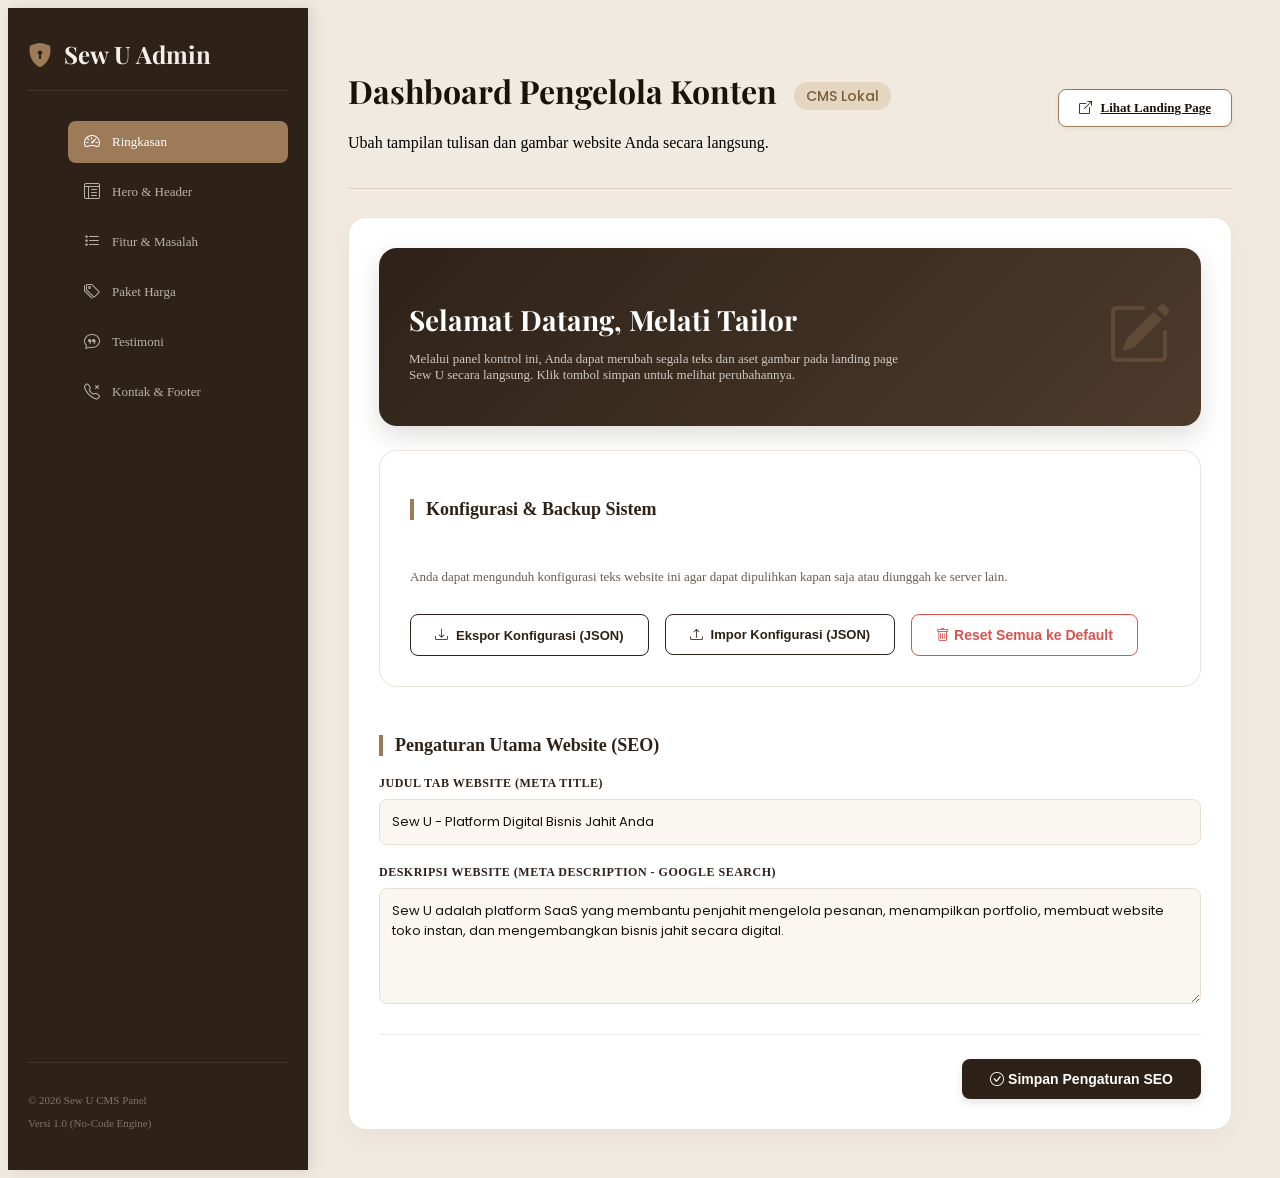
==== admin/index.html @ 3d4bee9e "fix: rename admin page route" ====
<!doctype html>
<html lang="id">
  <head>
    <meta charset="UTF-8" />
    <meta name="viewport" content="width=device-width, initial-scale=1.0" />
    <title>Sew U - Panel Admin CMS</title>
    
    <!-- FONT -->
    <link rel="preconnect" href="https://fonts.googleapis.com" />
    <link rel="preconnect" href="https://fonts.gstatic.com" crossorigin />
    <link href="https://fonts.googleapis.com/css2?family=Poppins:wght@300;400;500;600;700&family=Playfair+Display:ital,wght@0,600;0,700;1,400&display=swap" rel="stylesheet" />

    <!-- BOOTSTRAP ICONS -->
    <link rel="stylesheet" href="https://cdn.jsdelivr.net/npm/bootstrap-icons@1.11.3/font/bootstrap-icons.min.css" />

    <!-- CSS -->
    <link rel="stylesheet" href="style.css" />
    
    <!-- ADMIN PANEL SPECIFIC OVERLAY CSS -->
    <style>
      body.admin-body {
        background-color: #f0eae1;
        display: flex;
        min-height: 100vh;
      }
      
      .admin-layout {
        display: flex;
        width: 100%;
        min-height: 100vh;
      }
      
      /* Sidebar */
      .admin-sidebar {
        width: 260px;
        background-color: #2e2218;
        color: #f4efea;
        padding: 30px 20px;
        display: flex;
        flex-direction: column;
        justify-content: space-between;
        flex-shrink: 0;
        box-shadow: 4px 0 15px rgba(0,0,0,0.1);
      }
      
      .admin-logo {
        display: flex;
        align-items: center;
        gap: 12px;
        font-family: 'Playfair Display', serif;
        font-size: 24px;
        font-weight: 700;
        border-bottom: 1px solid rgba(244, 239, 234, 0.1);
        padding-bottom: 20px;
        margin-bottom: 30px;
      }
      
      .admin-logo .logo-icon {
        color: #9d7b58;
      }
      
      .admin-menu {
        list-style: none;
        display: flex;
        flex-direction: column;
        gap: 8px;
        flex-grow: 1;
      }
      
      .admin-menu li {
        display: flex;
        align-items: center;
        gap: 12px;
        padding: 12px 16px;
        border-radius: 8px;
        cursor: pointer;
        font-size: 13px;
        font-weight: 500;
        color: rgba(244, 239, 234, 0.7);
        transition: all 0.3s;
      }
      
      .admin-menu li:hover,
      .admin-menu li.active {
        background-color: #9d7b58;
        color: #ffffff;
      }
      
      .admin-menu li i {
        font-size: 16px;
      }
      
      .admin-sidebar-footer {
        border-top: 1px solid rgba(244, 239, 234, 0.1);
        padding-top: 20px;
        font-size: 11px;
        color: rgba(244, 239, 234, 0.4);
      }
      
      /* Main Content Area */
      .admin-content {
        flex: 1;
        padding: 40px;
        overflow-y: auto;
        display: flex;
        flex-direction: column;
        gap: 28px;
      }
      
      .admin-header {
        display: flex;
        justify-content: space-between;
        align-items: center;
        border-bottom: 1px solid rgba(157, 123, 88, 0.2);
        padding-bottom: 20px;
      }
      
      .admin-header h1 {
        font-family: 'Playfair Display', serif;
        font-size: 32px;
        color: #1a120b;
      }
      
      .admin-header h1 span {
        font-size: 14px;
        font-family: 'Poppins', sans-serif;
        font-weight: 500;
        background-color: #e5d6c1;
        color: #7a5b3b;
        padding: 4px 12px;
        border-radius: 999px;
        margin-left: 10px;
        vertical-align: middle;
      }
      
      .admin-actions-top {
        display: flex;
        gap: 12px;
      }
      
      .btn-admin-preview {
        display: inline-flex;
        align-items: center;
        gap: 8px;
        background-color: #ffffff;
        color: #1a120b;
        border: 1px solid #9d7b58;
        padding: 10px 20px;
        border-radius: 8px;
        font-size: 13px;
        font-weight: 600;
        box-shadow: 0 2px 6px rgba(0,0,0,0.05);
        cursor: pointer;
        transition: all 0.3s;
      }
      
      .btn-admin-preview:hover {
        background-color: #faf7f3;
        transform: translateY(-1px);
      }
      
      /* Form Panels */
      .admin-panel-card {
        background-color: #ffffff;
        border-radius: 18px;
        border: 1px solid rgba(157, 123, 88, 0.2);
        box-shadow: 0 10px 25px rgba(46, 34, 24, 0.04);
        padding: 30px;
        display: none;
      }
      
      .admin-panel-card.active {
        display: block;
      }
      
      .panel-section-title {
        font-size: 18px;
        font-weight: 600;
        margin-bottom: 20px;
        border-left: 4px solid #9d7b58;
        padding-left: 12px;
        color: #2e2218;
      }
      
      .form-grid {
        display: grid;
        grid-template-columns: repeat(2, 1fr);
        gap: 20px;
        margin-bottom: 30px;
      }
      
      .form-group {
        display: flex;
        flex-direction: column;
        gap: 8px;
      }
      
      .form-group.full-width {
        grid-column: span 2;
      }
      
      .form-group label {
        font-size: 12px;
        font-weight: 600;
        color: #2e2218;
        text-transform: uppercase;
        letter-spacing: 0.5px;
      }
      
      .form-group input[type="text"],
      .form-group textarea {
        font-family: 'Poppins', sans-serif;
        font-size: 13px;
        padding: 12px;
        border-radius: 8px;
        border: 1px solid #eadfce;
        background-color: #faf7f3;
        color: #1a120b;
        outline: none;
        transition: all 0.3s;
      }
      
      .form-group input[type="text"]:focus,
      .form-group textarea:focus {
        border-color: #9d7b58;
        background-color: #ffffff;
        box-shadow: 0 0 0 3px rgba(157, 123, 88, 0.1);
      }
      
      .form-group textarea {
        resize: vertical;
        min-height: 90px;
      }
      
      /* Image upload styles */
      .image-upload-wrapper {
        display: flex;
        gap: 20px;
        align-items: center;
        background-color: #faf7f3;
        padding: 16px;
        border-radius: 8px;
        border: 1px dashed #9d7b58;
      }
      
      .image-preview-container {
        width: 100px;
        height: 100px;
        border-radius: 8px;
        border: 1px solid #eadfce;
        overflow: hidden;
        background-color: #ffffff;
        display: flex;
        align-items: center;
        justify-content: center;
        flex-shrink: 0;
      }
      
      .image-preview-container img {
        width: 100%;
        height: 100%;
        object-fit: cover;
      }
      
      .image-upload-controls {
        display: flex;
        flex-direction: column;
        gap: 8px;
      }
      
      .image-upload-controls p {
        font-size: 11px;
        color: #675d53;
      }
      
      .btn-upload-file {
        position: relative;
        overflow: hidden;
        display: inline-block;
        background-color: #9d7b58;
        color: #ffffff;
        padding: 8px 16px;
        border-radius: 6px;
        font-size: 12px;
        font-weight: 600;
        cursor: pointer;
        text-align: center;
        transition: all 0.3s;
      }
      
      .btn-upload-file:hover {
        background-color: #7a5b3b;
      }
      
      .btn-upload-file input[type="file"] {
        position: absolute;
        font-size: 100px;
        opacity: 0;
        right: 0;
        top: 0;
        cursor: pointer;
      }
      
      /* Save & Reset buttons */
      .panel-actions {
        display: flex;
        justify-content: flex-end;
        gap: 16px;
        border-top: 1px solid rgba(157, 123, 88, 0.15);
        padding-top: 24px;
        margin-top: 10px;
      }
      
      .btn-admin-save {
        background-color: #2e2218;
        color: #ffffff;
        border: none;
        padding: 12px 28px;
        border-radius: 8px;
        font-size: 14px;
        font-weight: 600;
        cursor: pointer;
        box-shadow: 0 4px 10px rgba(0,0,0,0.1);
        transition: all 0.3s;
      }
      
      .btn-admin-save:hover {
        background-color: #9d7b58;
        transform: translateY(-1px);
      }
      
      .btn-admin-reset {
        background-color: transparent;
        color: #7a5b3b;
        border: 1px solid rgba(157, 123, 88, 0.4);
        padding: 12px 24px;
        border-radius: 8px;
        font-size: 14px;
        font-weight: 600;
        cursor: pointer;
        transition: all 0.3s;
      }
      
      .btn-admin-reset:hover {
        background-color: rgba(157, 123, 88, 0.05);
      }
      
      /* Toast notification */
      .admin-toast {
        position: fixed;
        bottom: 30px;
        right: 30px;
        background-color: #2e2218;
        color: #ffffff;
        padding: 16px 28px;
        border-radius: 8px;
        box-shadow: 0 10px 25px rgba(0,0,0,0.2);
        display: flex;
        align-items: center;
        gap: 12px;
        font-size: 13px;
        font-weight: 500;
        transform: translateY(100px);
        opacity: 0;
        transition: all 0.5s cubic-bezier(0.175, 0.885, 0.32, 1.275);
        z-index: 9999;
      }
      
      .admin-toast.show {
        transform: translateY(0);
        opacity: 1;
      }
      
      .admin-toast i {
        color: #9d7b58;
        font-size: 18px;
      }
      
      /* Dashboard summary info card */
      .summary-card {
        background: linear-gradient(135deg, #2e2218, #4d3a2b);
        color: #ffffff;
        border-radius: 18px;
        padding: 30px;
        display: flex;
        align-items: center;
        justify-content: space-between;
        margin-bottom: 10px;
        box-shadow: 0 10px 25px rgba(46,34,24,0.15);
      }
      
      .summary-text h2 {
        font-family: 'Playfair Display', serif;
        font-size: 28px;
        margin-bottom: 8px;
      }
      
      .summary-text p {
        color: rgba(244, 239, 234, 0.8);
        font-size: 13px;
        max-width: 500px;
      }
      
      .summary-icon {
        font-size: 64px;
        color: rgba(157, 123, 88, 0.3);
      }
      
      .system-backup-section {
        background-color: #ffffff;
        border-radius: 18px;
        border: 1px solid rgba(157, 123, 88, 0.2);
        padding: 30px;
        display: flex;
        flex-direction: column;
        gap: 16px;
      }
      
      .backup-buttons {
        display: flex;
        gap: 16px;
        flex-wrap: wrap;
      }
      
      .btn-backup-outline {
        display: inline-flex;
        align-items: center;
        gap: 8px;
        background-color: #ffffff;
        color: #2e2218;
        border: 1px solid #2e2218;
        padding: 12px 24px;
        border-radius: 8px;
        font-size: 13px;
        font-weight: 600;
        cursor: pointer;
        transition: all 0.3s;
      }
      
      .btn-backup-outline:hover {
        background-color: #2e2218;
        color: #ffffff;
      }
    </style>
  </head>

  <body class="admin-body">
    <div class="admin-layout">
      <!-- SIDEBAR -->
      <aside class="admin-sidebar">
        <div>
          <div class="admin-logo">
            <span class="logo-icon"><i class="bi bi-shield-lock-fill"></i></span>
            <span>Sew U Admin</span>
          </div>
          <ul class="admin-menu">
            <li class="active" data-tab="dashboard"><i class="bi bi-speedometer2"></i> Ringkasan</li>
            <li data-tab="hero"><i class="bi bi-layout-text-window-reverse"></i> Hero & Header</li>
            <li data-tab="manual-features"><i class="bi bi-list-stars"></i> Fitur & Masalah</li>
            <li data-tab="pricing"><i class="bi bi-tags"></i> Paket Harga</li>
            <li data-tab="testi"><i class="bi bi-chat-quote"></i> Testimoni</li>
            <li data-tab="footer"><i class="bi bi-telephone-x"></i> Kontak & Footer</li>
          </ul>
        </div>
        <div class="admin-sidebar-footer">
          <p>© 2026 Sew U CMS Panel</p>
          <p>Versi 1.0 (No-Code Engine)</p>
        </div>
      </aside>

      <!-- MAIN CONTENT -->
      <main class="admin-content">
        <!-- HEADER -->
        <header class="admin-header">
          <div>
            <h1>Dashboard Pengelola Konten <span>CMS Lokal</span></h1>
            <p>Ubah tampilan tulisan dan gambar website Anda secara langsung.</p>
          </div>
          <div class="admin-actions-top">
            <a href="index.html" target="_blank" class="btn-admin-preview"><i class="bi bi-box-arrow-up-right"></i> Lihat Landing Page</a>
          </div>
        </header>

        <!-- TAB CARD: DASHBOARD RINGKASAN -->
        <section class="admin-panel-card active" id="panel-dashboard">
          <div class="summary-card">
            <div class="summary-text">
              <h2>Selamat Datang, Melati Tailor</h2>
              <p>Melalui panel kontrol ini, Anda dapat merubah segala teks dan aset gambar pada landing page Sew U secara langsung. Klik tombol simpan untuk melihat perubahannya.</p>
            </div>
            <div class="summary-icon"><i class="bi bi-pencil-square"></i></div>
          </div>
          
          <div class="system-backup-section" style="margin-top: 24px;">
            <h3 class="panel-section-title">Konfigurasi & Backup Sistem</h3>
            <p style="font-size: 13px; color: #675d53;">Anda dapat mengunduh konfigurasi teks website ini agar dapat dipulihkan kapan saja atau diunggah ke server lain.</p>
            
            <div class="backup-buttons">
              <button class="btn-backup-outline" id="btn-export-config"><i class="bi bi-download"></i> Ekspor Konfigurasi (JSON)</button>
              
              <div style="position: relative; display: inline-block;">
                <button class="btn-backup-outline" id="btn-import-trigger"><i class="bi bi-upload"></i> Impor Konfigurasi (JSON)</button>
                <input type="file" id="input-import-config" accept=".json" style="position: absolute; left: 0; top: 0; opacity: 0; width: 100%; height: 100%; cursor: pointer;" />
              </div>
              
              <button class="btn-admin-reset" id="btn-reset-system" style="border-color: #d9534f; color: #d9534f; padding: 12px 24px; margin: 0;"><i class="bi bi-trash"></i> Reset Semua ke Default</button>
            </div>
          </div>
          
          <div class="admin-panel-card" style="display: block; box-shadow: none; border: none; padding: 30px 0 0 0;">
            <h3 class="panel-section-title">Pengaturan Utama Website (SEO)</h3>
            <div class="form-grid">
              <div class="form-group full-width">
                <label>Judul Tab Website (Meta Title)</label>
                <input type="text" id="meta_title" placeholder="Sew U - Platform Digital Bisnis Jahit Anda" />
              </div>
              <div class="form-group full-width">
                <label>Deskripsi Website (Meta Description - Google Search)</label>
                <textarea id="meta_description" placeholder="Sew U adalah platform SaaS yang membantu penjahit..."></textarea>
              </div>
            </div>
            <div class="panel-actions">
              <button class="btn-admin-save" onclick="saveCMSData()"><i class="bi bi-check-circle"></i> Simpan Pengaturan SEO</button>
            </div>
          </div>
        </section>

        <!-- TAB CARD: HERO SECTION -->
        <section class="admin-panel-card" id="panel-hero">
          <h3 class="panel-section-title">Navigasi Header & Logo</h3>
          <div class="form-grid">
            <div class="form-group">
              <label>Nama Brand Logo</label>
              <input type="text" id="logo_text" />
            </div>
            <div class="form-group">
              <label>Slogan Logo</label>
              <input type="text" id="logo_subtext" />
            </div>
            <div class="form-group">
              <label>Tombol Navigasi Kiri (Masuk)</label>
              <input type="text" id="btn_login" />
            </div>
            <div class="form-group">
              <label>Tombol Navigasi Kanan (Mulai Gratis)</label>
              <input type="text" id="btn_signup" />
            </div>
          </div>

          <h3 class="panel-section-title">Teks Utama Hero Section</h3>
          <div class="form-grid">
            <div class="form-group full-width">
              <label>Badge Atas Hero</label>
              <input type="text" id="hero_badge" />
            </div>
            <div class="form-group">
              <label>Judul Utama (Teks Hitam)</label>
              <input type="text" id="hero_title_main" />
            </div>
            <div class="form-group">
              <label>Judul Utama Sorotan (Teks Cokelat)</label>
              <input type="text" id="hero_title_span" />
            </div>
            <div class="form-group full-width">
              <label>Paragraf Deskripsi Hero</label>
              <textarea id="hero_subtitle"></textarea>
            </div>
            <div class="form-group">
              <label>Tombol Utama Hero (Mulai Gratis)</label>
              <input type="text" id="btn_hero_start" />
            </div>
            <div class="form-group">
              <label>Tombol Sekunder Hero (Lihat Demo)</label>
              <input type="text" id="btn_hero_demo" />
            </div>
          </div>

          <h3 class="panel-section-title">Gambar Mockup Hero (Laptop & Smartphone)</h3>
          <div class="form-grid">
            <div class="form-group full-width">
              <label>Gambar Mockup Utama</label>
              <div class="image-upload-wrapper">
                <div class="image-preview-container">
                  <img id="preview-img_hero_mockup" src="asset/image/hero_mockup.jpg" alt="Preview hero mockup" />
                </div>
                <div class="image-upload-controls">
                  <span class="btn-upload-file">
                    <i class="bi bi-image"></i> Pilih Gambar Baru
                    <input type="file" id="input-img_hero_mockup" data-preview="preview-img_hero_mockup" accept="image/*" />
                  </span>
                  <p>Format yang disarankan: JPG/PNG, rasio 16:9, ukuran maksimal 2MB.</p>
                </div>
              </div>
            </div>
            <div class="form-group">
              <label>Kartu Melayang Kiri - Judul</label>
              <input type="text" id="glass_float_1_title" />
            </div>
            <div class="form-group">
              <label>Kartu Melayang Kiri - Keterangan</label>
              <input type="text" id="glass_float_1_desc" />
            </div>
            <div class="form-group">
              <label>Kartu Melayang Kanan - Judul</label>
              <input type="text" id="glass_float_2_title" />
            </div>
            <div class="form-group">
              <label>Kartu Melayang Kanan - Keterangan</label>
              <input type="text" id="glass_float_2_desc" />
            </div>
          </div>

          <h3 class="panel-section-title">Metrik & Statistik</h3>
          <div class="form-grid">
            <div class="form-group">
              <label>Metrik 1 (Angka)</label>
              <input type="text" id="stat_num_1" />
            </div>
            <div class="form-group">
              <label>Metrik 1 (Label)</label>
              <input type="text" id="stat_lbl_1" />
            </div>
            <div class="form-group">
              <label>Metrik 2 (Angka)</label>
              <input type="text" id="stat_num_2" />
            </div>
            <div class="form-group">
              <label>Metrik 2 (Label)</label>
              <input type="text" id="stat_lbl_2" />
            </div>
            <div class="form-group">
              <label>Metrik 3 (Angka)</label>
              <input type="text" id="stat_num_3" />
            </div>
            <div class="form-group">
              <label>Metrik 3 (Label)</label>
              <input type="text" id="stat_lbl_3" />
            </div>
            <div class="form-group">
              <label>Metrik 4 (Angka)</label>
              <input type="text" id="stat_num_4" />
            </div>
            <div class="form-group">
              <label>Metrik 4 (Label)</label>
              <input type="text" id="stat_lbl_4" />
            </div>
          </div>

          <div class="panel-actions">
            <button class="btn-admin-save" onclick="saveCMSData()"><i class="bi bi-check-circle"></i> Simpan Perubahan</button>
          </div>
        </section>

        <!-- TAB CARD: MASALAH & FITUR -->
        <section class="admin-panel-card" id="panel-manual-features">
          <h3 class="panel-section-title">Section Mengelola Manual (Pain Points)</h3>
          <div class="form-grid">
            <div class="form-group">
              <label>Judul Utama Section</label>
              <input type="text" id="manual_title_main" />
            </div>
            <div class="form-group">
              <label>Judul Sorotan Section</label>
              <input type="text" id="manual_title_span" />
            </div>
            
            <!-- Card 1 -->
            <div class="form-group">
              <label>Kartu Masalah 1 - Judul</label>
              <input type="text" id="manual_card_1_title" />
            </div>
            <div class="form-group">
              <label>Kartu Masalah 1 - Deskripsi</label>
              <textarea id="manual_card_1_desc"></textarea>
            </div>
            
            <!-- Card 2 -->
            <div class="form-group">
              <label>Kartu Masalah 2 - Judul</label>
              <input type="text" id="manual_card_2_title" />
            </div>
            <div class="form-group">
              <label>Kartu Masalah 2 - Deskripsi</label>
              <textarea id="manual_card_2_desc"></textarea>
            </div>
            
            <!-- Card 3 -->
            <div class="form-group">
              <label>Kartu Masalah 3 - Judul</label>
              <input type="text" id="manual_card_3_title" />
            </div>
            <div class="form-group">
              <label>Kartu Masalah 3 - Deskripsi</label>
              <textarea id="manual_card_3_desc"></textarea>
            </div>
            
            <!-- Card 4 -->
            <div class="form-group">
              <label>Kartu Masalah 4 - Judul</label>
              <input type="text" id="manual_card_4_title" />
            </div>
            <div class="form-group">
              <label>Kartu Masalah 4 - Deskripsi</label>
              <textarea id="manual_card_4_desc"></textarea>
            </div>
          </div>

          <h3 class="panel-section-title">Section Fitur Lengkap (Dark Section)</h3>
          <div class="form-grid">
            <div class="form-group">
              <label>Badge Atas Fitur</label>
              <input type="text" id="features_section_badge" />
            </div>
            <div class="form-group">
              <label>Judul Section Fitur</label>
              <input type="text" id="features_section_title" />
            </div>
            <div class="form-group full-width">
              <label>Sub-judul Section Fitur</label>
              <textarea id="features_section_subtitle"></textarea>
            </div>
            
            <!-- Feature 1 -->
            <div class="form-group">
              <label>Fitur 1 - Judul</label>
              <input type="text" id="feature_1_title" />
            </div>
            <div class="form-group">
              <label>Fitur 1 - Deskripsi</label>
              <textarea id="feature_1_desc"></textarea>
            </div>
            
            <!-- Feature 2 -->
            <div class="form-group">
              <label>Fitur 2 - Judul</label>
              <input type="text" id="feature_2_title" />
            </div>
            <div class="form-group">
              <label>Fitur 2 - Deskripsi</label>
              <textarea id="feature_2_desc"></textarea>
            </div>
            
            <!-- Feature 3 -->
            <div class="form-group">
              <label>Fitur 3 - Judul</label>
              <input type="text" id="feature_3_title" />
            </div>
            <div class="form-group">
              <label>Fitur 3 - Deskripsi</label>
              <textarea id="feature_3_desc"></textarea>
            </div>
            
            <!-- Feature 4 -->
            <div class="form-group">
              <label>Fitur 4 - Judul</label>
              <input type="text" id="feature_4_title" />
            </div>
            <div class="form-group">
              <label>Fitur 4 - Deskripsi</label>
              <textarea id="feature_4_desc"></textarea>
            </div>
            
            <!-- Feature 5 -->
            <div class="form-group">
              <label>Fitur 5 - Judul</label>
              <input type="text" id="feature_5_title" />
            </div>
            <div class="form-group">
              <label>Fitur 5 - Deskripsi</label>
              <textarea id="feature_5_desc"></textarea>
            </div>
            
            <!-- Feature 6 -->
            <div class="form-group">
              <label>Fitur 6 - Judul</label>
              <input type="text" id="feature_6_title" />
            </div>
            <div class="form-group">
              <label>Fitur 6 - Deskripsi</label>
              <textarea id="feature_6_desc"></textarea>
            </div>
          </div>

          <div class="panel-actions">
            <button class="btn-admin-save" onclick="saveCMSData()"><i class="bi bi-check-circle"></i> Simpan Perubahan</button>
          </div>
        </section>

        <!-- TAB CARD: PAKET HARGA -->
        <section class="admin-panel-card" id="panel-pricing">
          <h3 class="panel-section-title">Section Dashboard & Paket Harga</h3>
          <div class="form-grid">
            <div class="form-group">
              <label>Judul Dashboard - Teks Utama</label>
              <input type="text" id="dashboard_section_title_main" />
            </div>
            <div class="form-group">
              <label>Judul Dashboard - Teks Sorotan</label>
              <input type="text" id="dashboard_section_title_span" />
            </div>
            <div class="form-group full-width">
              <label>Sub-judul Dashboard</label>
              <textarea id="dashboard_section_subtitle"></textarea>
            </div>
            
            <div class="form-group">
              <label>Dashboard Keunggulan 1</label>
              <input type="text" id="dashboard_benefit_1" />
            </div>
            <div class="form-group">
              <label>Dashboard Keunggulan 2</label>
              <input type="text" id="dashboard_benefit_2" />
            </div>
            <div class="form-group">
              <label>Dashboard Keunggulan 3</label>
              <input type="text" id="dashboard_benefit_3" />
            </div>
            <div class="form-group">
              <label>Dashboard Keunggulan 4</label>
              <input type="text" id="dashboard_benefit_4" />
            </div>
            <div class="form-group">
              <label>Tombol Ajakan Dashboard</label>
              <input type="text" id="btn_dashboard_start" />
            </div>
          </div>
          
          <h3 class="panel-section-title">Paket Harga: Judul Section</h3>
          <div class="form-grid">
            <div class="form-group">
              <label>Judul Harga Paket</label>
              <input type="text" id="pricing_section_title" />
            </div>
            <div class="form-group">
              <label>Sub-judul Harga Paket</label>
              <input type="text" id="pricing_section_subtitle" />
            </div>
          </div>

          <h3 class="panel-section-title">Paket 1: FREE</h3>
          <div class="form-grid">
            <div class="form-group">
              <label>Nama Paket</label>
              <input type="text" id="price_1_name" />
            </div>
            <div class="form-group">
              <label>Biaya Paket</label>
              <input type="text" id="price_1_amount" />
            </div>
            <div class="form-group">
              <label>Fitur Paket 1</label>
              <input type="text" id="price_1_feature_1" />
            </div>
            <div class="form-group">
              <label>Fitur Paket 2</label>
              <input type="text" id="price_1_feature_2" />
            </div>
            <div class="form-group">
              <label>Fitur Paket 3</label>
              <input type="text" id="price_1_feature_3" />
            </div>
            <div class="form-group">
              <label>Fitur Paket 4</label>
              <input type="text" id="price_1_feature_4" />
            </div>
            <div class="form-group full-width">
              <label>Tombol Paket 1</label>
              <input type="text" id="btn_price_1" />
            </div>
          </div>

          <h3 class="panel-section-title">Paket 2: PRO (Paling Populer)</h3>
          <div class="form-grid">
            <div class="form-group">
              <label>Nama Paket</label>
              <input type="text" id="price_2_name" />
            </div>
            <div class="form-group">
              <label>Biaya Paket</label>
              <input type="text" id="price_2_amount" />
            </div>
            <div class="form-group">
              <label>Fitur Paket 1</label>
              <input type="text" id="price_2_feature_1" />
            </div>
            <div class="form-group">
              <label>Fitur Paket 2</label>
              <input type="text" id="price_2_feature_2" />
            </div>
            <div class="form-group">
              <label>Fitur Paket 3</label>
              <input type="text" id="price_2_feature_3" />
            </div>
            <div class="form-group">
              <label>Fitur Paket 4</label>
              <input type="text" id="price_2_feature_4" />
            </div>
            <div class="form-group">
              <label>Fitur Paket 5</label>
              <input type="text" id="price_2_feature_5" />
            </div>
            <div class="form-group">
              <label>Tombol Paket 2</label>
              <input type="text" id="btn_price_2" />
            </div>
          </div>

          <h3 class="panel-section-title">Paket 3: BUSINESS</h3>
          <div class="form-grid">
            <div class="form-group">
              <label>Nama Paket</label>
              <input type="text" id="price_3_name" />
            </div>
            <div class="form-group">
              <label>Biaya Paket</label>
              <input type="text" id="price_3_amount" />
            </div>
            <div class="form-group">
              <label>Fitur Paket 1</label>
              <input type="text" id="price_3_feature_1" />
            </div>
            <div class="form-group">
              <label>Fitur Paket 2</label>
              <input type="text" id="price_3_feature_2" />
            </div>
            <div class="form-group">
              <label>Fitur Paket 3</label>
              <input type="text" id="price_3_feature_3" />
            </div>
            <div class="form-group">
              <label>Fitur Paket 4</label>
              <input type="text" id="price_3_feature_4" />
            </div>
            <div class="form-group">
              <label>Fitur Paket 5</label>
              <input type="text" id="price_3_feature_5" />
            </div>
            <div class="form-group">
              <label>Tombol Paket 3</label>
              <input type="text" id="btn_price_3" />
            </div>
          </div>

          <div class="panel-actions">
            <button class="btn-admin-save" onclick="saveCMSData()"><i class="bi bi-check-circle"></i> Simpan Perubahan</button>
          </div>
        </section>

        <!-- TAB CARD: TESTIMONI -->
        <section class="admin-panel-card" id="panel-testi">
          <h3 class="panel-section-title">Testimoni Utama (Melati Sari)</h3>
          
          <div class="form-grid">
            <div class="form-group">
              <label>Judul Section Testimoni</label>
              <input type="text" id="testimoni_section_title" />
            </div>
            <div class="form-group">
              <label>Sub-judul Section Testimoni</label>
              <input type="text" id="testimoni_section_subtitle" />
            </div>
            
            <div class="form-group full-width">
              <label>Isi Kutipan Testimoni (Quote)</label>
              <textarea id="testimoni_quote_text"></textarea>
            </div>
            <div class="form-group">
              <label>Nama Pemilik Testimoni</label>
              <input type="text" id="testimoni_user_name" />
            </div>
            <div class="form-group">
              <label>Jabatan & Lokasi (Role)</label>
              <input type="text" id="testimoni_user_role" />
            </div>
            
            <div class="form-group full-width">
              <label>Foto Pemilik Testimoni</label>
              <div class="image-upload-wrapper">
                <div class="image-preview-container">
                  <img id="preview-img_testimoni_user" src="asset/image/melati_sari.jpg" alt="Preview avatar user" />
                </div>
                <div class="image-upload-controls">
                  <span class="btn-upload-file">
                    <i class="bi bi-image"></i> Unggah Foto Baru
                    <input type="file" id="input-img_testimoni_user" data-preview="preview-img_testimoni_user" accept="image/*" />
                  </span>
                  <p>Disarankan: Foto portrait rasio 1:1 (persegi), resolusi minimal 200x200px.</p>
                </div>
              </div>
            </div>
          </div>

          <div class="panel-actions">
            <button class="btn-admin-save" onclick="saveCMSData()"><i class="bi bi-check-circle"></i> Simpan Perubahan</button>
          </div>
        </section>

        <!-- TAB CARD: KONTAK & FOOTER -->
        <section class="admin-panel-card" id="panel-footer">
          <h3 class="panel-section-title">Section CTA Banner Bawah</h3>
          <div class="form-grid">
            <div class="form-group">
              <label>Judul CTA Bawah</label>
              <input type="text" id="cta_title" />
            </div>
            <div class="form-group">
              <label>Sub-judul CTA Bawah</label>
              <input type="text" id="cta_subtitle" />
            </div>
            <div class="form-group">
              <label>Teks Tombol Utama CTA</label>
              <input type="text" id="btn_cta_start" />
            </div>
            <div class="form-group">
              <label>Teks Tombol Sekunder CTA</label>
              <input type="text" id="btn_cta_demo" />
            </div>
            <div class="form-group">
              <label>Kelebihan 1 (Badge Kiri)</label>
              <input type="text" id="cta_badge_1" />
            </div>
            <div class="form-group">
              <label>Kelebihan 2 (Badge Tengah)</label>
              <input type="text" id="cta_badge_2" />
            </div>
            <div class="form-group">
              <label>Kelebihan 3 (Badge Kanan)</label>
              <input type="text" id="cta_badge_3" />
            </div>
            
            <div class="form-group full-width">
              <label>Gambar Latar Belakang CTA (Mesin Jahit)</label>
              <div class="image-upload-wrapper">
                <div class="image-preview-container" style="width: 150px; height: 100px;">
                  <img id="preview-img_cta_bg" src="asset/image/cta_sewing_machine.jpg" alt="Preview CTA bg" style="object-fit: cover; width: 100%; height: 100%;" />
                </div>
                <div class="image-upload-controls">
                  <span class="btn-upload-file">
                    <i class="bi bi-image"></i> Pilih Gambar Latar Baru
                    <input type="file" id="input-img_cta_bg" data-preview="preview-img_cta_bg" accept="image/*" />
                  </span>
                  <p>Format yang disarankan: JPG/PNG landscape estetik.</p>
                </div>
              </div>
            </div>
          </div>
          
          <h3 class="panel-section-title">Kontak Hubungi Kami</h3>
          <div class="form-grid">
            <div class="form-group">
              <label>Nomor Telepon (WhatsApp)</label>
              <input type="text" id="contact_phone" />
            </div>
            <div class="form-group">
              <label>Alamat Email</label>
              <input type="text" id="contact_email" />
            </div>
            <div class="form-group">
              <label>Username Instagram</label>
              <input type="text" id="contact_instagram" />
            </div>
            <div class="form-group">
              <label>Alamat Fisik Toko</label>
              <input type="text" id="contact_address" />
            </div>
          </div>

          <h3 class="panel-section-title">Pengaturan Footer</h3>
          <div class="form-grid">
            <div class="form-group full-width">
              <label>Deskripsi Singkat Footer</label>
              <textarea id="footer_desc"></textarea>
            </div>
          </div>

          <div class="panel-actions">
            <button class="btn-admin-save" onclick="saveCMSData()"><i class="bi bi-check-circle"></i> Simpan Perubahan</button>
          </div>
        </section>
      </main>
    </div>

    <!-- TOAST NOTIFICATION -->
    <div class="admin-toast" id="toast-notif">
      <i class="bi bi-check-circle-fill"></i>
      <span id="toast-message">Perubahan Berhasil Disimpan!</span>
    </div>

    <!-- ADMIN CODE SCRIPTS -->
    <script>
      document.addEventListener("DOMContentLoaded", () => {
        // Tab switching logic
        const menuItems = document.querySelectorAll(".admin-menu li");
        const panelCards = document.querySelectorAll(".admin-panel-card");
        
        menuItems.forEach(item => {
          item.addEventListener("click", () => {
            menuItems.forEach(i => i.classList.remove("active"));
            item.classList.add("active");
            
            const targetTab = item.getAttribute("data-tab");
            panelCards.forEach(card => {
              card.classList.remove("active");
              if (card.id === `panel-${targetTab}`) {
                card.classList.add("active");
              }
            });
          });
        });
        
        // Initialize CMS content in inputs
        initAdminCMS();
        
        // Setup image inputs to convert to base64 on file load
        setupImageUploads();
        
        // System operations
        document.getElementById("btn-reset-system").addEventListener("click", resetToDefaults);
        document.getElementById("btn-export-config").addEventListener("click", exportCMSConfig);
        document.getElementById("btn-import-trigger").addEventListener("click", () => {
          document.getElementById("input-import-config").click();
        });
        document.getElementById("input-import-config").addEventListener("change", importCMSConfig);
      });
      
      // Default database structure mapping matching index.html hardcoded texts
      const defaultPageData = {
        meta_title: "Sew U - Platform Digital Bisnis Jahit Anda",
        meta_description: "Sew U adalah platform SaaS yang membantu penjahit mengelola pesanan, menampilkan portfolio, membuat website toko instan, dan mengembangkan bisnis jahit secara digital.",
        logo_text: "Sew U",
        logo_subtext: "Stitch Your Business",
        btn_login: "Masuk",
        btn_signup: "Mulai Gratis",
        hero_badge: "SEMUA FITUR YANG PENJAHIT BUTUHKAN",
        hero_title_main: "Platform Digital Untuk Mengembangkan ",
        hero_title_span: "Bisnis Jahit Anda",
        hero_subtitle: "Sew U adalah platform SaaS yang membantu Anda membuat website toko, mengelola pesanan, menampilkan portfolio, dan menjangkau lebih banyak pelanggan.",
        btn_hero_start: "Mulai Gratis Sekarang",
        btn_hero_demo: "Lihat Demo",
        stat_num_1: "500+",
        stat_lbl_1: "Penjahit Bergabung",
        stat_num_2: "10K+",
        stat_lbl_2: "Pesanan Dikelola",
        stat_num_3: "99%",
        stat_lbl_3: "Pelanggan Puas",
        stat_num_4: "24/7",
        stat_lbl_4: "Support Aktif",
        img_hero_mockup: "asset/image/hero_mockup.jpg",
        glass_float_1_title: "+45% Pendapatan",
        glass_float_1_desc: "Rata-rata kenaikan omset",
        glass_float_2_title: "Sistem Otomatis",
        glass_float_2_desc: "Bebas salah catat pesanan",
        manual_title_main: "Masih Mengelola Bisnis Jahit Secara ",
        manual_title_span: "Manual?",
        manual_card_1_title: "Pesanan tercecer di banyak chat",
        manual_card_1_desc: "Sulit melacak status pesanan, detail ukuran, dan riwayat chat pelanggan secara manual.",
        manual_card_2_title: "Sulit menampilkan portfolio",
        manual_card_2_desc: "Hasil jahitan tidak tersusun rapi, membuat calon pelanggan ragu dengan kualitas jahitan Anda.",
        manual_card_3_title: "Pencatatan manual memakan waktu",
        manual_card_3_desc: "Buku catatan rentan hilang atau salah tulis ukuran, membuang waktu produksi yang berharga.",
        manual_card_4_title: "Promosi kurang maksimal",
        manual_card_4_desc: "Jangkauan promosi toko fisik sangat terbatas, bisnis jahit jadi sulit untuk bertumbuh.",
        features_section_badge: "FITUR UTAMA",
        features_section_title: "Sew U Hadir Dengan Fitur Lengkap",
        features_section_subtitle: "Semua yang Anda butuhkan untuk mengembangkan bisnis jahit dalam satu platform terintegrasi.",
        feature_1_title: "Website Toko Instan",
        feature_1_desc: "Buat website profesional untuk brand jahit Anda dalam hitungan menit, tanpa coding sama sekali.",
        feature_2_title: "Portfolio Digital",
        feature_2_desc: "Tampilkan galeri foto hasil jahitan terbaik Anda untuk meyakinkan calon pelanggan baru.",
        feature_3_title: "Kelola Pesanan",
        feature_3_desc: "Pantau antrean pesanan, status fitting, hingga pembayaran dari satu dashboard terpusat.",
        feature_4_title: "Manajemen Pelanggan",
        feature_4_desc: "Simpan riwayat ukuran badan (lingkar dada, pinggang, dll) pelanggan agar jahit berikutnya lebih cepat.",
        feature_5_title: "Smart Outfit Matching",
        feature_5_desc: "Rekomendasikan kombinasi warna atasan dan bawahan yang paling cocok untuk pelanggan Anda.",
        feature_6_title: "Laporan & Analitik",
        feature_6_desc: "Pantau laporan omset bulanan, performa jahit, dan tren produk jahit terpopuler dengan mudah.",
        dashboard_section_title_main: "Semua Data Bisnis Anda Dalam ",
        dashboard_section_title_span: "Satu Dashboard",
        dashboard_section_subtitle: "Pantau pesanan, pelanggan, pendapatan, dan perkembangan bisnis jahit Anda secara real-time dari mana saja dan kapan saja.",
        dashboard_benefit_1: "Ringkasan bisnis dalam satu tampilan bersih",
        dashboard_benefit_2: "Laporan pendapatan otomatis dan akurat",
        dashboard_benefit_3: "Kelola basis data pelanggan dengan riwayat lengkap",
        dashboard_benefit_4: "Akses multi-device kapan saja, di mana saja",
        btn_dashboard_start: "Mulai Sekarang",
        pricing_section_title: "Paket Fleksibel Untuk Anda",
        pricing_section_subtitle: "Pilih paket sesuai dengan skala kebutuhan usaha jahit Anda.",
        price_1_name: "FREE",
        price_1_amount: "Rp0",
        price_1_feature_1: "Website Toko Dasar",
        price_1_feature_2: "Upload 10 Portfolio",
        price_1_feature_3: "Kelola Pesanan Dasar",
        price_1_feature_4: "Support Email",
        btn_price_1: "Mulai Gratis",
        price_2_name: "PRO",
        price_2_amount: "Rp49.000",
        price_2_feature_1: "Semua fitur FREE",
        price_2_feature_2: "Unlimited Portfolio",
        price_2_feature_3: "Dashboard & Laporan Lengkap",
        price_2_feature_4: "Domain Custom",
        price_2_feature_5: "Priority Support",
        btn_price_2: "Pilih Paket Pro",
        price_3_name: "BUSINESS",
        price_3_amount: "Rp99.000",
        price_3_feature_1: "Semua fitur PRO",
        price_3_feature_2: "Multi Admin (3 User)",
        price_3_feature_3: "Integrasi WhatsApp Business",
        price_3_feature_4: "Fitur Promosi & Diskon",
        price_3_feature_5: "Support Prioritas 24/7",
        btn_price_3: "Pilih Paket Business",
        testimoni_section_title: "Dipercaya Oleh Penjahit di Seluruh Indonesia",
        testimoni_section_subtitle: "Cerita sukses penjahit yang bertransformasi bersama Sew U.",
        testimoni_quote_text: "Semenjak pakai Sew U, pengelolaan pesanan pelanggan jadi jauh lebih teratur. Pelanggan juga merasa lebih percaya karena bisa melihat riwayat ukuran badan dan portfolio jahitan kami dengan mudah di link toko kami sendiri.",
        testimoni_user_name: "Melati Sari",
        testimoni_user_role: "Owner Melati Tailor, Bandung",
        img_testimoni_user: "asset/image/melati_sari.jpg",
        img_testimoni_user_avatar: "asset/image/melati_sari.jpg",
        cta_title: "Siap Mengembangkan Bisnis Jahit Anda?",
        cta_subtitle: "Bergabunglah dengan ribuan penjahit yang telah merasakan kemudahan mengelola bisnis jahit secara modern dengan Sew U.",
        btn_cta_start: "Mulai Gratis Sekarang",
        btn_cta_demo: "Lihat Demo",
        img_cta_bg: "asset/image/cta_sewing_machine.jpg",
        cta_badge_1: "Gratis 14 Hari Tanpa Kartu Kredit",
        cta_badge_2: "Bisa Digunakan Tanpa Coding",
        cta_badge_3: "Aman & Terpercaya Data Terlindungi",
        footer_desc: "Platform digital terintegrasi untuk membantu penjahit di Indonesia mengembangkan bisnis, mengelola toko, dan menjangkau lebih banyak pelanggan secara daring.",
        contact_phone: "0812-3456-7890",
        contact_email: "hello@sewu.com",
        contact_instagram: "@sew.u_official",
        contact_address: "Jl. Fashion No. 123, Bandung"
      };

      // Load data from localStorage or fallback, and prefill forms
      function initAdminCMS() {
        let storedData = localStorage.getItem("sewu_page_data");
        let pageData = {};
        
        if (storedData) {
          try {
            pageData = JSON.parse(storedData);
          } catch(e) {
            console.error("Error parsing JSON, loading defaults", e);
            pageData = {...defaultPageData};
          }
        } else {
          pageData = {...defaultPageData};
          localStorage.setItem("sewu_page_data", JSON.stringify(pageData));
        }

        // Fill all form inputs that match keys
        Object.keys(defaultPageData).forEach(key => {
          const inputEl = document.getElementById(key);
          const val = pageData[key] !== undefined ? pageData[key] : defaultPageData[key];
          
          if (inputEl) {
            inputEl.value = val;
          }
          
          // If it is an image and has a preview container, update src
          const previewEl = document.getElementById(`preview-${key}`);
          if (previewEl && val) {
            previewEl.src = val;
          }
        });
      }

      // Save Form inputs into localStorage
      function saveCMSData() {
        let storedData = localStorage.getItem("sewu_page_data");
        let pageData = storedData ? JSON.parse(storedData) : {...defaultPageData};
        
        // Loop inputs and update keys
        Object.keys(defaultPageData).forEach(key => {
          const inputEl = document.getElementById(key);
          if (inputEl) {
            pageData[key] = inputEl.value;
          }
          // Special case: image source from previews (handles base64 or paths)
          const previewEl = document.getElementById(`preview-${key}`);
          if (previewEl) {
            pageData[key] = previewEl.src;
            // Mirror avatar with testimonial photo
            if (key === "img_testimoni_user") {
              pageData["img_testimoni_user_avatar"] = previewEl.src;
            }
          }
        });
        
        localStorage.setItem("sewu_page_data", JSON.stringify(pageData));
        showToast("Perubahan Berhasil Disimpan!");
      }

      // Handle Image uploads and convert to Base64
      function setupImageUploads() {
        const fileInputs = document.querySelectorAll('input[type="file"][id^="input-img_"]');
        fileInputs.forEach(input => {
          input.addEventListener("change", (e) => {
            const file = e.target.files[0];
            const previewId = input.getAttribute("data-preview");
            const previewImg = document.getElementById(previewId);
            
            if (file && previewImg) {
              const reader = new FileReader();
              reader.onload = (event) => {
                previewImg.src = event.target.result;
                showToast("Gambar berhasil dimuat di pratinjau!");
              };
              reader.readAsDataURL(file);
            }
          });
        });
      }

      // Reset to defaults
      function resetToDefaults() {
        if (confirm("Apakah Anda yakin ingin menghapus semua kustomisasi dan mengembalikan tampilan asli website?")) {
          localStorage.removeItem("sewu_page_data");
          initAdminCMS();
          showToast("Sistem berhasil di-reset ke default!");
        }
      }

      // Show Toast Notification
      function showToast(message) {
        const toast = document.getElementById("toast-notif");
        document.getElementById("toast-message").textContent = message;
        toast.classList.add("show");
        
        setTimeout(() => {
          toast.classList.remove("show");
        }, 3000);
      }

      // Export Config File (JSON)
      function exportCMSConfig() {
        const storedData = localStorage.getItem("sewu_page_data") || JSON.stringify(defaultPageData);
        const dataStr = "data:text/json;charset=utf-8," + encodeURIComponent(storedData);
        const downloadAnchor = document.createElement('a');
        downloadAnchor.setAttribute("href", dataStr);
        downloadAnchor.setAttribute("download", "sewu_website_config.json");
        document.body.appendChild(downloadAnchor);
        downloadAnchor.click();
        downloadAnchor.remove();
        showToast("Konfigurasi JSON berhasil diekspor!");
      }

      // Import Config File (JSON)
      function importCMSConfig(e) {
        const file = e.target.files[0];
        if (!file) return;
        
        const reader = new FileReader();
        reader.onload = (event) => {
          try {
            const importedData = JSON.parse(event.target.result);
            
            // Validate basic keys existence
            if (importedData.meta_title && importedData.hero_title_main) {
              localStorage.setItem("sewu_page_data", JSON.stringify(importedData));
              initAdminCMS();
              showToast("Konfigurasi berhasil diimpor!");
            } else {
              alert("Format berkas JSON tidak valid untuk konfigurasi Sew U.");
            }
          } catch(err) {
            alert("Gagal membaca berkas JSON. Pastikan format berkas benar.");
          }
        };
        reader.readAsText(file);
      }
    </script>
  </body>
</html>
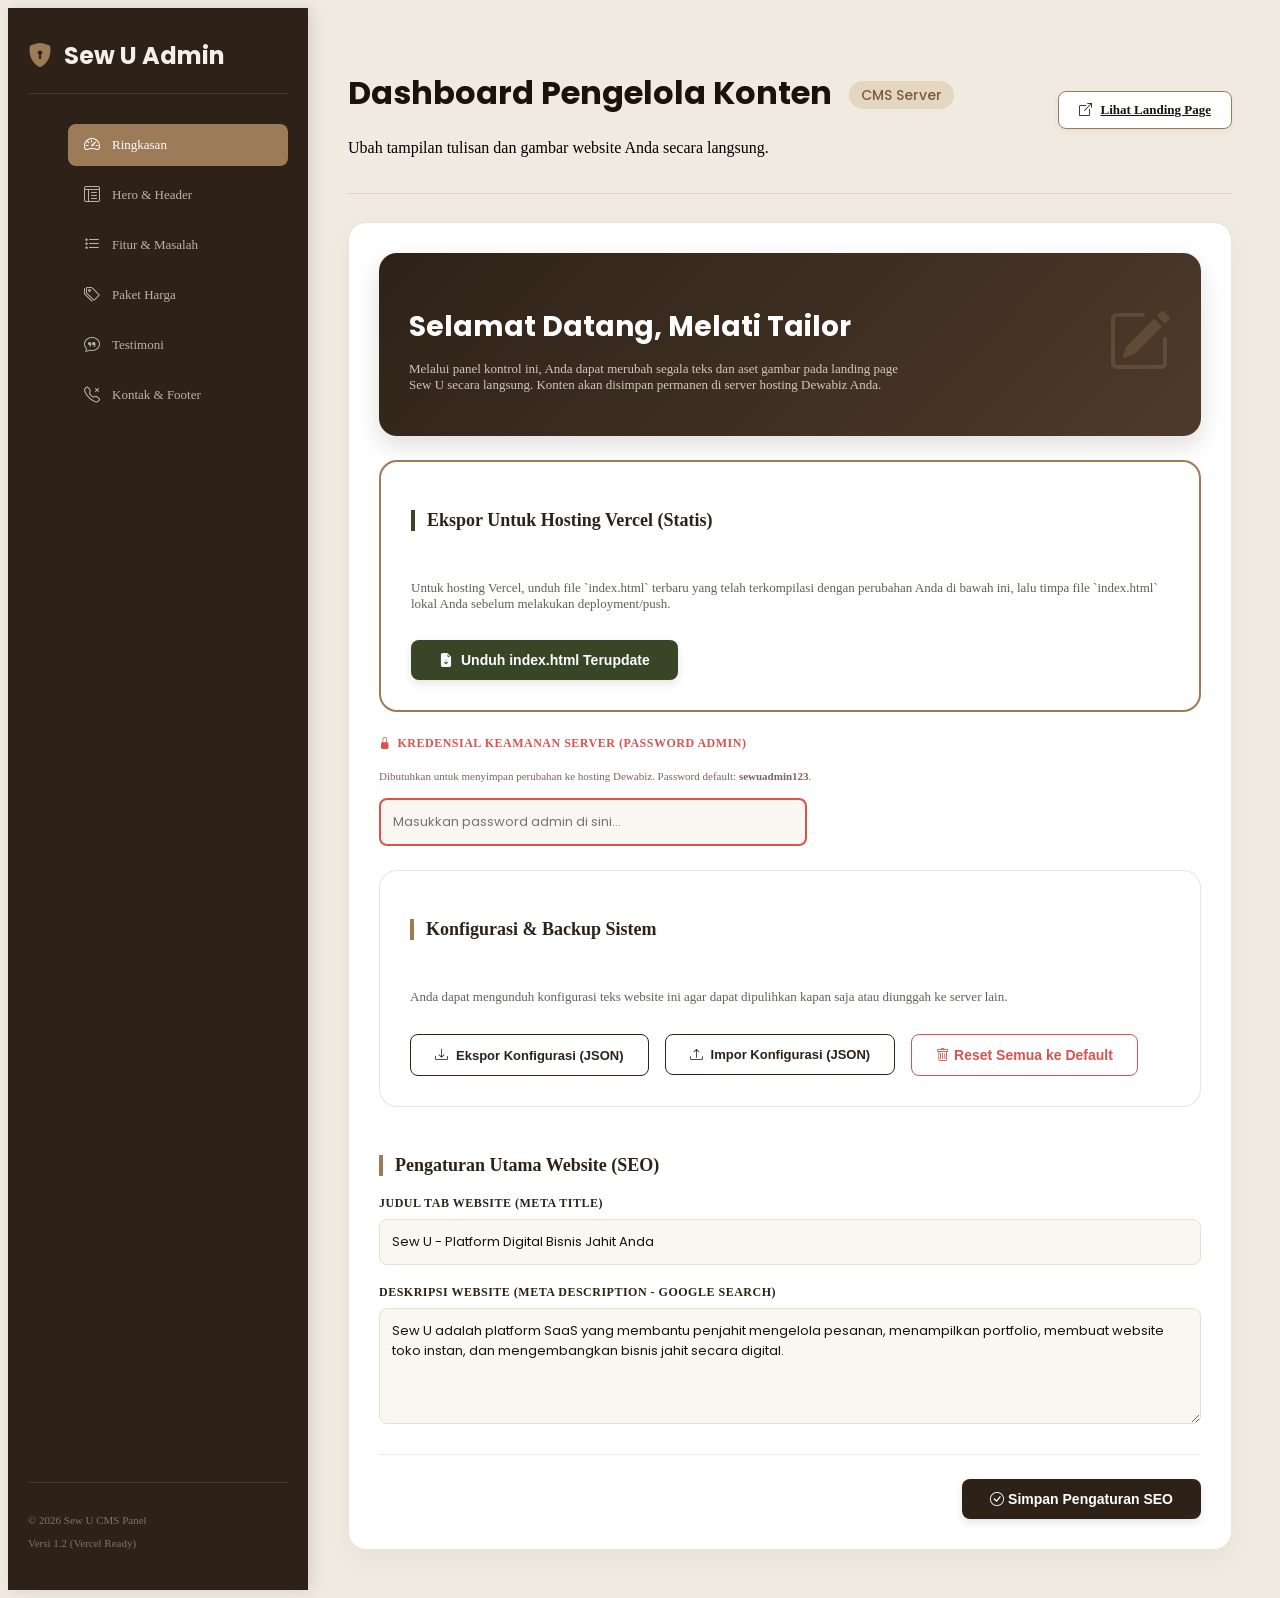
==== commit 149afd02: "revisi landing page sew u" ====
--- a/admin/index.html
+++ b/admin/index.html
@@ -47,7 +47,7 @@
         display: flex;
         align-items: center;
         gap: 12px;
-        font-family: 'Playfair Display', serif;
+        font-family: 'Poppins', sans-serif;
         font-size: 24px;
         font-weight: 700;
         border-bottom: 1px solid rgba(244, 239, 234, 0.1);
@@ -116,7 +116,7 @@
       }
       
       .admin-header h1 {
-        font-family: 'Playfair Display', serif;
+        font-family: 'Poppins', sans-serif;
         font-size: 32px;
         color: #1a120b;
       }
@@ -189,6 +189,17 @@
         margin-bottom: 30px;
       }
       
+      .form-grid.security-grid {
+        background-color: #fdf6f6;
+        border: 1px solid rgba(217, 83, 79, 0.2);
+        padding: 20px;
+        border-radius: 12px;
+        margin-bottom: 24px;
+        display: flex;
+        flex-direction: column;
+        gap: 12px;
+      }
+      
       .form-group {
         display: flex;
         flex-direction: column;
@@ -208,6 +219,7 @@
       }
       
       .form-group input[type="text"],
+      .form-group input[type="password"],
       .form-group textarea {
         font-family: 'Poppins', sans-serif;
         font-size: 13px;
@@ -221,6 +233,7 @@
       }
       
       .form-group input[type="text"]:focus,
+      .form-group input[type="password"]:focus,
       .form-group textarea:focus {
         border-color: #9d7b58;
         background-color: #ffffff;
@@ -371,9 +384,17 @@
         opacity: 1;
       }
       
+      .admin-toast.toast-error {
+        background-color: #d9534f;
+      }
+      
       .admin-toast i {
         color: #9d7b58;
         font-size: 18px;
+      }
+      
+      .admin-toast.toast-error i {
+        color: #ffffff;
       }
       
       /* Dashboard summary info card */
@@ -390,7 +411,7 @@
       }
       
       .summary-text h2 {
-        font-family: 'Playfair Display', serif;
+        font-family: 'Poppins', sans-serif;
         font-size: 28px;
         margin-bottom: 8px;
       }
@@ -464,7 +485,7 @@
         </div>
         <div class="admin-sidebar-footer">
           <p>© 2026 Sew U CMS Panel</p>
-          <p>Versi 1.0 (No-Code Engine)</p>
+          <p>Versi 1.2 (Vercel Ready)</p>
         </div>
       </aside>
 
@@ -473,7 +494,7 @@
         <!-- HEADER -->
         <header class="admin-header">
           <div>
-            <h1>Dashboard Pengelola Konten <span>CMS Lokal</span></h1>
+            <h1>Dashboard Pengelola Konten <span>CMS Server</span></h1>
             <p>Ubah tampilan tulisan dan gambar website Anda secara langsung.</p>
           </div>
           <div class="admin-actions-top">
@@ -486,9 +507,29 @@
           <div class="summary-card">
             <div class="summary-text">
               <h2>Selamat Datang, Melati Tailor</h2>
-              <p>Melalui panel kontrol ini, Anda dapat merubah segala teks dan aset gambar pada landing page Sew U secara langsung. Klik tombol simpan untuk melihat perubahannya.</p>
+              <p>Melalui panel kontrol ini, Anda dapat merubah segala teks dan aset gambar pada landing page Sew U secara langsung. Konten akan disimpan permanen di server hosting Dewabiz Anda.</p>
             </div>
             <div class="summary-icon"><i class="bi bi-pencil-square"></i></div>
+          </div>
+
+          <!-- NO-CODE COMPILER FOR VERCEL (NEW) -->
+          <div class="system-backup-section" style="margin-top: 24px; border: 2px solid #9d7b58;">
+            <h3 class="panel-section-title" style="border-left-color: #384526;">Ekspor Untuk Hosting Vercel (Statis)</h3>
+            <p style="font-size: 13px; color: #675d53; margin-bottom: 12px;">Untuk hosting Vercel, unduh file `index.html` terbaru yang telah terkompilasi dengan perubahan Anda di bawah ini, lalu timpa file `index.html` lokal Anda sebelum melakukan deployment/push.</p>
+            <div class="backup-buttons">
+              <button class="btn-admin-save" id="btn-download-html" style="background-color: #384526; display: inline-flex; align-items: center; gap: 8px;"><i class="bi bi-file-earmark-arrow-down-fill"></i> Unduh index.html Terupdate</button>
+            </div>
+          </div>
+
+          <!-- SECURITY & PASSWORD SECTION (CRITICAL FOR LIVE HOSTINGS) -->
+          <div class="security-grid" style="margin-top: 24px;">
+            <div class="form-group" style="margin-bottom: 0;">
+              <label style="color: #d9534f; font-weight: 700; display: flex; align-items: center; gap: 6px;">
+                <i class="bi bi-lock-fill"></i> Kredensial Keamanan Server (Password Admin)
+              </label>
+              <p style="font-size: 11px; color: #7f6060; margin-bottom: 8px;">Dibutuhkan untuk menyimpan perubahan ke hosting Dewabiz. Password default: <strong>sewuadmin123</strong>.</p>
+              <input type="password" id="admin_password_input" placeholder="Masukkan password admin di sini..." style="border: 2px solid #d9534f; max-width: 400px;" />
+            </div>
           </div>
           
           <div class="system-backup-section" style="margin-top: 24px;">
@@ -1108,7 +1149,7 @@
           });
         });
         
-        // Initialize CMS content in inputs
+        // Initialize CMS content in inputs from server
         initAdminCMS();
         
         // Setup image inputs to convert to base64 on file load
@@ -1117,6 +1158,7 @@
         // System operations
         document.getElementById("btn-reset-system").addEventListener("click", resetToDefaults);
         document.getElementById("btn-export-config").addEventListener("click", exportCMSConfig);
+        document.getElementById("btn-download-html").addEventListener("click", downloadCompiledHTML);
         document.getElementById("btn-import-trigger").addEventListener("click", () => {
           document.getElementById("input-import-config").click();
         });
@@ -1230,21 +1272,32 @@
         contact_address: "Jl. Fashion No. 123, Bandung"
       };
 
-      // Load data from localStorage or fallback, and prefill forms
-      function initAdminCMS() {
+      // Load data from sewu_config.json on server OR fallback to localStorage OR fallback to defaults
+      async function initAdminCMS() {
         let storedData = localStorage.getItem("sewu_page_data");
         let pageData = {};
         
-        if (storedData) {
-          try {
-            pageData = JSON.parse(storedData);
-          } catch(e) {
-            console.error("Error parsing JSON, loading defaults", e);
+        try {
+          const response = await fetch('sewu_config.json');
+          if (response.ok) {
+            pageData = await response.json();
+            localStorage.setItem("sewu_page_data", JSON.stringify(pageData));
+            console.log("CMS Admin: Loaded config from server");
+          } else {
+            throw new Error("sewu_config.json not found on server");
+          }
+        } catch (e) {
+          console.warn("CMS Admin: Failed to load from server. Using local storage.", e);
+          if (storedData) {
+            try {
+              pageData = JSON.parse(storedData);
+            } catch(err) {
+              pageData = {...defaultPageData};
+            }
+          } else {
             pageData = {...defaultPageData};
+            localStorage.setItem("sewu_page_data", JSON.stringify(pageData));
           }
-        } else {
-          pageData = {...defaultPageData};
-          localStorage.setItem("sewu_page_data", JSON.stringify(pageData));
         }
 
         // Fill all form inputs that match keys
@@ -1264,10 +1317,21 @@
         });
       }
 
-      // Save Form inputs into localStorage
-      function saveCMSData() {
-        let storedData = localStorage.getItem("sewu_page_data");
-        let pageData = storedData ? JSON.parse(storedData) : {...defaultPageData};
+      // Save Form inputs into localStorage AND send to save_config.php on the server
+      async function saveCMSData() {
+        const passwordInput = document.getElementById("admin_password_input").value.trim();
+        
+        if (!passwordInput) {
+          showToast("PERINGATAN: Harap masukkan password admin terlebih dahulu!", true);
+          // Highlight password input
+          document.getElementById("admin_password_input").focus();
+          document.getElementById("admin_password_input").style.borderColor = "red";
+          return;
+        }
+        
+        document.getElementById("admin_password_input").style.borderColor = "#eadfce";
+        
+        let pageData = {...defaultPageData};
         
         // Loop inputs and update keys
         Object.keys(defaultPageData).forEach(key => {
@@ -1285,9 +1349,95 @@
             }
           }
         });
+
+        // Add password input payload to authenticate
+        const payload = {
+          ...pageData,
+          admin_password_input: passwordInput
+        };
         
+        // 1. Save to local storage (safety backup)
         localStorage.setItem("sewu_page_data", JSON.stringify(pageData));
-        showToast("Perubahan Berhasil Disimpan!");
+        
+        // 2. Send to save_config.php on server
+        try {
+          const response = await fetch('save_config.php', {
+            method: 'POST',
+            headers: {
+              'Content-Type': 'application/json'
+            },
+            body: JSON.stringify(payload)
+          });
+          
+          const result = await response.json();
+          
+          if (response.ok && result.status === "success") {
+            showToast("Perubahan Berhasil Simpan di Server & Lokal!");
+          } else {
+            showToast("ERROR: " + (result.message || "Gagal menyimpan di server"), true);
+          }
+        } catch(error) {
+          console.error("Connection failed", error);
+          showToast("Tersimpan di Lokal Browser (Server Luring/Offline).");
+        }
+      }
+
+      // Compile and download the updated index.html for Vercel
+      async function downloadCompiledHTML() {
+        try {
+          const response = await fetch('index.html');
+          if (!response.ok) throw new Error("Gagal membaca template index.html di server.");
+          const htmlContent = await response.text();
+
+          // Get edited page data
+          let storedData = localStorage.getItem("sewu_page_data");
+          if (!storedData) {
+            alert("Belum ada perubahan yang tersimpan. Silakan edit dan simpan perubahan terlebih dahulu.");
+            return;
+          }
+          const pageData = JSON.parse(storedData);
+
+          // Use DOMParser to inject values safely
+          const parser = new DOMParser();
+          const doc = parser.parseFromString(htmlContent, 'text/html');
+
+          // Inject keys
+          const cmsElements = doc.querySelectorAll("[data-cms-key]");
+          cmsElements.forEach(element => {
+            const key = element.getAttribute("data-cms-key");
+            const val = pageData[key];
+
+            if (val !== undefined && val !== null) {
+              if (element.tagName === "IMG") {
+                element.setAttribute("src", val);
+              } else if (key === "meta_title") {
+                doc.title = val;
+              } else if (key === "meta_description") {
+                const metaDesc = doc.querySelector('meta[name="description"]');
+                if (metaDesc) metaDesc.setAttribute("content", val);
+              } else {
+                element.textContent = val;
+              }
+            }
+          });
+
+          // Serialize back to HTML string
+          const updatedHTML = "<!DOCTYPE html>\n" + doc.documentElement.outerHTML;
+
+          // Trigger download
+          const blob = new Blob([updatedHTML], { type: "text/html;charset=utf-8" });
+          const downloadAnchor = document.createElement('a');
+          downloadAnchor.href = URL.createObjectURL(blob);
+          downloadAnchor.download = "index.html";
+          document.body.appendChild(downloadAnchor);
+          downloadAnchor.click();
+          downloadAnchor.remove();
+
+          showToast("index.html terupdate berhasil diunduh!");
+        } catch (e) {
+          console.error("Gagal mengompilasi HTML", e);
+          alert("Gagal mengompilasi file index.html: " + e.message);
+        }
       }
 
       // Handle Image uploads and convert to Base64
@@ -1312,23 +1462,62 @@
       }
 
       // Reset to defaults
-      function resetToDefaults() {
+      async function resetToDefaults() {
         if (confirm("Apakah Anda yakin ingin menghapus semua kustomisasi dan mengembalikan tampilan asli website?")) {
+          const passwordInput = document.getElementById("admin_password_input").value.trim();
+          
+          if (!passwordInput) {
+            alert("Harap masukkan password admin terlebih dahulu untuk me-reset data di server!");
+            document.getElementById("admin_password_input").focus();
+            return;
+          }
+          
           localStorage.removeItem("sewu_page_data");
-          initAdminCMS();
-          showToast("Sistem berhasil di-reset ke default!");
+          
+          // Send default data to reset server file as well
+          const payload = {
+            ...defaultPageData,
+            admin_password_input: passwordInput
+          };
+          
+          try {
+            const response = await fetch('save_config.php', {
+              method: 'POST',
+              headers: {
+                'Content-Type': 'application/json'
+              },
+              body: JSON.stringify(payload)
+            });
+            const result = await response.json();
+            if (response.ok && result.status === "success") {
+              initAdminCMS();
+              showToast("Sistem & Server berhasil di-reset ke default!");
+            } else {
+              alert("Gagal me-reset server: " + result.message);
+            }
+          } catch(err) {
+            initAdminCMS();
+            showToast("Lokal browser di-reset (Server Luring).");
+          }
         }
       }
 
       // Show Toast Notification
-      function showToast(message) {
+      function showToast(message, isError = false) {
         const toast = document.getElementById("toast-notif");
         document.getElementById("toast-message").textContent = message;
+        
+        if (isError) {
+          toast.classList.add("toast-error");
+        } else {
+          toast.classList.remove("toast-error");
+        }
+        
         toast.classList.add("show");
         
         setTimeout(() => {
           toast.classList.remove("show");
-        }, 3000);
+        }, 3500);
       }
 
       // Export Config File (JSON)
@@ -1357,8 +1546,18 @@
             // Validate basic keys existence
             if (importedData.meta_title && importedData.hero_title_main) {
               localStorage.setItem("sewu_page_data", JSON.stringify(importedData));
-              initAdminCMS();
-              showToast("Konfigurasi berhasil diimpor!");
+              
+              // Pre-fill inputs
+              Object.keys(defaultPageData).forEach(key => {
+                const inputEl = document.getElementById(key);
+                const val = importedData[key] !== undefined ? importedData[key] : defaultPageData[key];
+                if (inputEl) inputEl.value = val;
+                
+                const previewEl = document.getElementById(`preview-${key}`);
+                if (previewEl && val) previewEl.src = val;
+              });
+              
+              showToast("Konfigurasi berhasil diimpor! Silakan klik 'Simpan Perubahan' dengan password untuk mengunggah ke server.");
             } else {
               alert("Format berkas JSON tidak valid untuk konfigurasi Sew U.");
             }
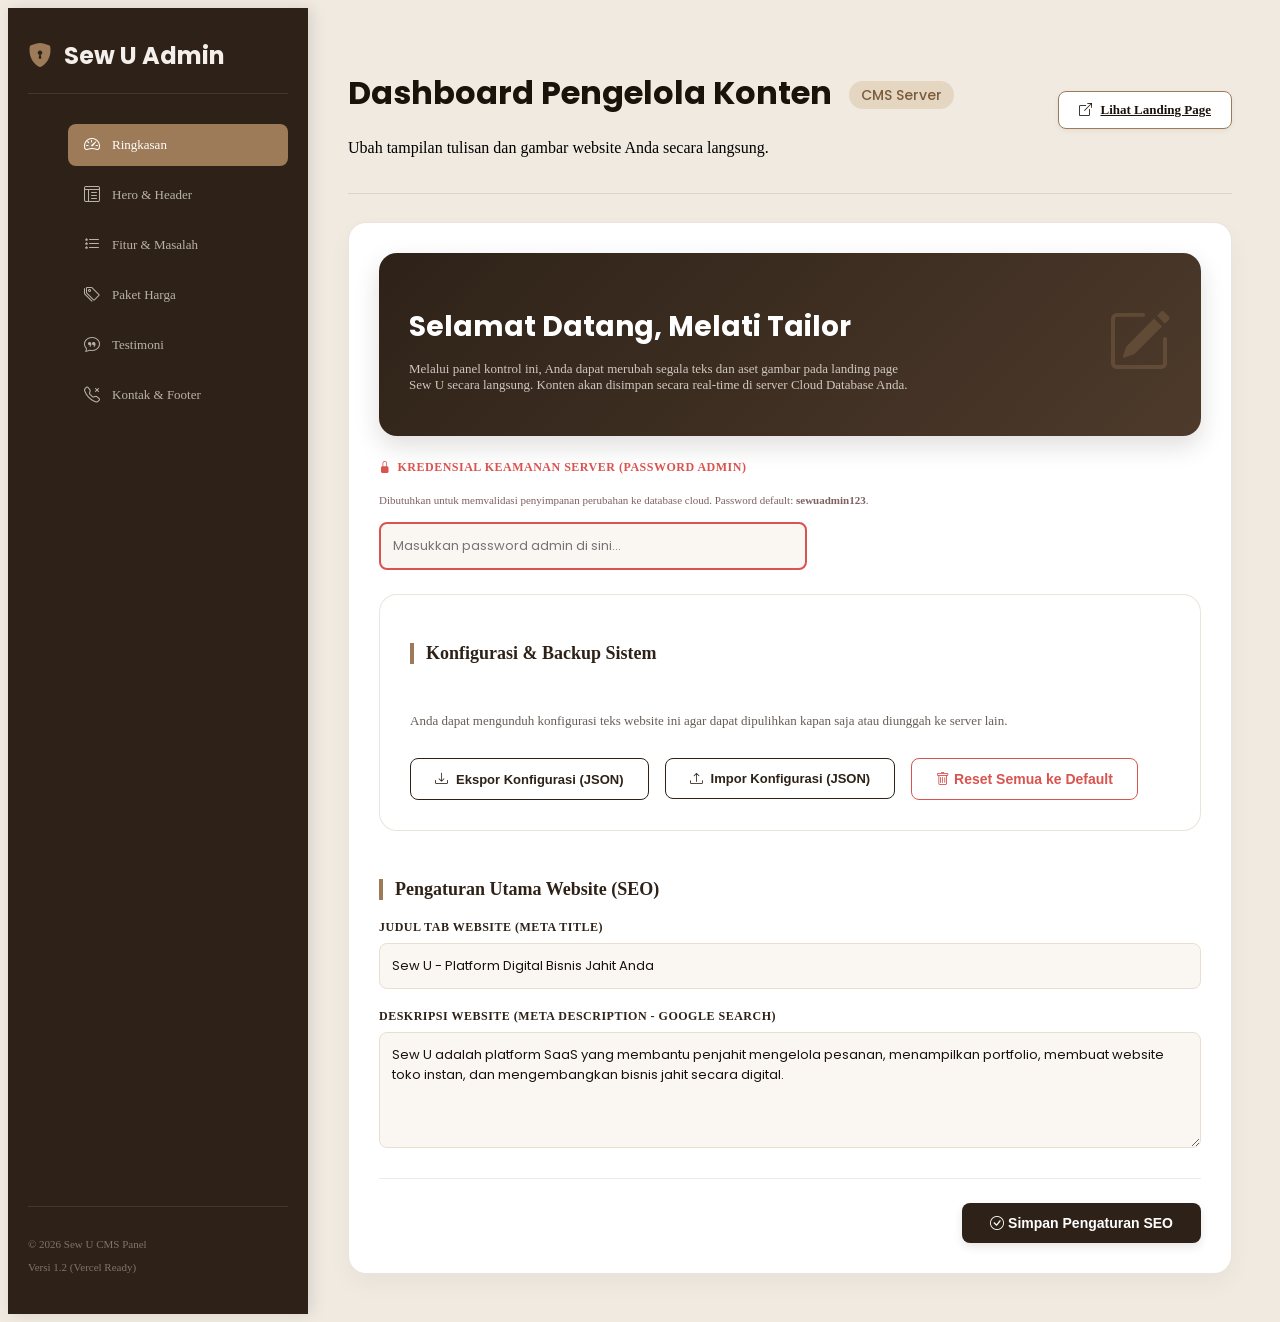
==== commit f5e2ae67: "fitur cloud db" ====
--- a/admin/index.html
+++ b/admin/index.html
@@ -507,18 +507,9 @@
           <div class="summary-card">
             <div class="summary-text">
               <h2>Selamat Datang, Melati Tailor</h2>
-              <p>Melalui panel kontrol ini, Anda dapat merubah segala teks dan aset gambar pada landing page Sew U secara langsung. Konten akan disimpan permanen di server hosting Dewabiz Anda.</p>
+              <p>Melalui panel kontrol ini, Anda dapat merubah segala teks dan aset gambar pada landing page Sew U secara langsung. Konten akan disimpan secara real-time di server Cloud Database Anda.</p>
             </div>
             <div class="summary-icon"><i class="bi bi-pencil-square"></i></div>
-          </div>
-
-          <!-- NO-CODE COMPILER FOR VERCEL (NEW) -->
-          <div class="system-backup-section" style="margin-top: 24px; border: 2px solid #9d7b58;">
-            <h3 class="panel-section-title" style="border-left-color: #384526;">Ekspor Untuk Hosting Vercel (Statis)</h3>
-            <p style="font-size: 13px; color: #675d53; margin-bottom: 12px;">Untuk hosting Vercel, unduh file `index.html` terbaru yang telah terkompilasi dengan perubahan Anda di bawah ini, lalu timpa file `index.html` lokal Anda sebelum melakukan deployment/push.</p>
-            <div class="backup-buttons">
-              <button class="btn-admin-save" id="btn-download-html" style="background-color: #384526; display: inline-flex; align-items: center; gap: 8px;"><i class="bi bi-file-earmark-arrow-down-fill"></i> Unduh index.html Terupdate</button>
-            </div>
           </div>
 
           <!-- SECURITY & PASSWORD SECTION (CRITICAL FOR LIVE HOSTINGS) -->
@@ -527,7 +518,7 @@
               <label style="color: #d9534f; font-weight: 700; display: flex; align-items: center; gap: 6px;">
                 <i class="bi bi-lock-fill"></i> Kredensial Keamanan Server (Password Admin)
               </label>
-              <p style="font-size: 11px; color: #7f6060; margin-bottom: 8px;">Dibutuhkan untuk menyimpan perubahan ke hosting Dewabiz. Password default: <strong>sewuadmin123</strong>.</p>
+              <p style="font-size: 11px; color: #7f6060; margin-bottom: 8px;">Dibutuhkan untuk memvalidasi penyimpanan perubahan ke database cloud. Password default: <strong>sewuadmin123</strong>.</p>
               <input type="password" id="admin_password_input" placeholder="Masukkan password admin di sini..." style="border: 2px solid #d9534f; max-width: 400px;" />
             </div>
           </div>
@@ -1272,22 +1263,22 @@
         contact_address: "Jl. Fashion No. 123, Bandung"
       };
 
-      // Load data from sewu_config.json on server OR fallback to localStorage OR fallback to defaults
+      // Load data from JSONBlob cloud database
       async function initAdminCMS() {
         let storedData = localStorage.getItem("sewu_page_data");
         let pageData = {};
         
         try {
-          const response = await fetch('sewu_config.json');
+          const response = await fetch('https://jsonblob.com/api/jsonBlob/019f4189-d81d-7ceb-a109-ef1b2e1f47fd');
           if (response.ok) {
             pageData = await response.json();
             localStorage.setItem("sewu_page_data", JSON.stringify(pageData));
-            console.log("CMS Admin: Loaded config from server");
+            console.log("CMS Admin: Loaded config from JSONBlob cloud database");
           } else {
-            throw new Error("sewu_config.json not found on server");
+            throw new Error("Gagal mengambil dari cloud database");
           }
         } catch (e) {
-          console.warn("CMS Admin: Failed to load from server. Using local storage.", e);
+          console.warn("CMS Admin: Failed to load from cloud database. Using local storage.", e);
           if (storedData) {
             try {
               pageData = JSON.parse(storedData);
@@ -1317,13 +1308,20 @@
         });
       }
 
-      // Save Form inputs into localStorage AND send to save_config.php on the server
+      // Save Form inputs into localStorage AND send to JSONBlob cloud database (real-time for all devices)
       async function saveCMSData() {
         const passwordInput = document.getElementById("admin_password_input").value.trim();
         
         if (!passwordInput) {
           showToast("PERINGATAN: Harap masukkan password admin terlebih dahulu!", true);
           // Highlight password input
+          document.getElementById("admin_password_input").focus();
+          document.getElementById("admin_password_input").style.borderColor = "red";
+          return;
+        }
+        
+        if (passwordInput !== "sewuadmin123") {
+          showToast("ERROR: Password admin salah. Gagal menyimpan ke server.", true);
           document.getElementById("admin_password_input").focus();
           document.getElementById("admin_password_input").style.borderColor = "red";
           return;
@@ -1350,35 +1348,27 @@
           }
         });
 
-        // Add password input payload to authenticate
-        const payload = {
-          ...pageData,
-          admin_password_input: passwordInput
-        };
-        
         // 1. Save to local storage (safety backup)
         localStorage.setItem("sewu_page_data", JSON.stringify(pageData));
         
-        // 2. Send to save_config.php on server
+        // 2. Send to JSONBlob cloud database
         try {
-          const response = await fetch('save_config.php', {
-            method: 'POST',
+          const response = await fetch('https://jsonblob.com/api/jsonBlob/019f4189-d81d-7ceb-a109-ef1b2e1f47fd', {
+            method: 'PUT',
             headers: {
               'Content-Type': 'application/json'
             },
-            body: JSON.stringify(payload)
+            body: JSON.stringify(pageData)
           });
           
-          const result = await response.json();
-          
-          if (response.ok && result.status === "success") {
-            showToast("Perubahan Berhasil Simpan di Server & Lokal!");
+          if (response.ok) {
+            showToast("Perubahan Berhasil Disimpan di Cloud Server!");
           } else {
-            showToast("ERROR: " + (result.message || "Gagal menyimpan di server"), true);
+            showToast("ERROR: Gagal menyimpan ke cloud database.", true);
           }
         } catch(error) {
           console.error("Connection failed", error);
-          showToast("Tersimpan di Lokal Browser (Server Luring/Offline).");
+          showToast("Koneksi gagal. Perubahan hanya tersimpan di lokal browser.", true);
         }
       }
 
@@ -1461,43 +1451,41 @@
         });
       }
 
-      // Reset to defaults
+      // Reset to defaults in cloud database
       async function resetToDefaults() {
         if (confirm("Apakah Anda yakin ingin menghapus semua kustomisasi dan mengembalikan tampilan asli website?")) {
           const passwordInput = document.getElementById("admin_password_input").value.trim();
           
           if (!passwordInput) {
-            alert("Harap masukkan password admin terlebih dahulu untuk me-reset data di server!");
+            alert("Harap masukkan password admin terlebih dahulu untuk me-reset data!");
             document.getElementById("admin_password_input").focus();
+            return;
+          }
+
+          if (passwordInput !== "sewuadmin123") {
+            alert("Password admin salah. Gagal me-reset data.");
             return;
           }
           
           localStorage.removeItem("sewu_page_data");
           
-          // Send default data to reset server file as well
-          const payload = {
-            ...defaultPageData,
-            admin_password_input: passwordInput
-          };
-          
           try {
-            const response = await fetch('save_config.php', {
-              method: 'POST',
+            const response = await fetch('https://jsonblob.com/api/jsonBlob/019f4189-d81d-7ceb-a109-ef1b2e1f47fd', {
+              method: 'PUT',
               headers: {
                 'Content-Type': 'application/json'
               },
-              body: JSON.stringify(payload)
+              body: JSON.stringify(defaultPageData)
             });
-            const result = await response.json();
-            if (response.ok && result.status === "success") {
+            if (response.ok) {
               initAdminCMS();
-              showToast("Sistem & Server berhasil di-reset ke default!");
+              showToast("Sistem & Cloud Server berhasil di-reset ke default!");
             } else {
-              alert("Gagal me-reset server: " + result.message);
+              alert("Gagal me-reset cloud server.");
             }
           } catch(err) {
             initAdminCMS();
-            showToast("Lokal browser di-reset (Server Luring).");
+            showToast("Lokal browser di-reset.");
           }
         }
       }
